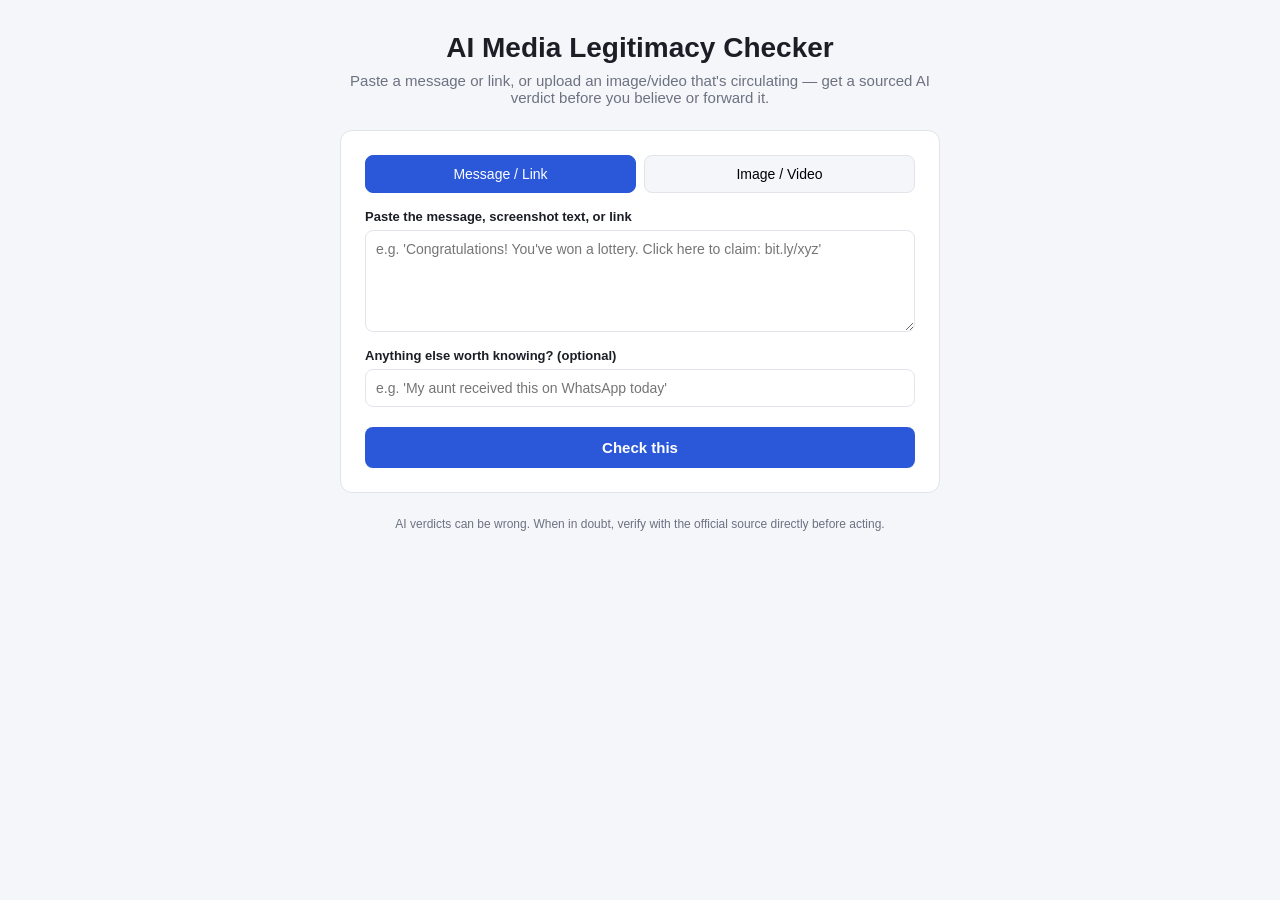
==== frontend/index.html @ 6f44c7c6 "Initial project setup" ====
<!doctype html>
<html lang="en">
<head>
  <meta charset="utf-8" />
  <meta name="viewport" content="width=device-width, initial-scale=1" />
  <title>AI Media Legitimacy Checker</title>
  <link rel="stylesheet" href="styles.css" />
</head>
<body>
  <main class="page">
    <header class="header">
      <h1>AI Media Legitimacy Checker</h1>
      <p class="subtitle">Paste a message or link, or upload an image/video that's circulating — get a sourced AI verdict before you believe or forward it.</p>
    </header>

    <section class="card">
      <div class="tabs" role="tablist">
        <button class="tab active" data-tab="text" role="tab" aria-selected="true">Message / Link</button>
        <button class="tab" data-tab="file" role="tab" aria-selected="false">Image / Video</button>
      </div>

      <form id="analyze-form">
        <div class="tab-panel" data-panel="text">
          <label for="text-input">Paste the message, screenshot text, or link</label>
          <textarea id="text-input" name="text" rows="5" placeholder="e.g. 'Congratulations! You've won a lottery. Click here to claim: bit.ly/xyz'"></textarea>
        </div>

        <div class="tab-panel hidden" data-panel="file">
          <label for="file-input">Upload an image or video</label>
          <div id="drop-zone" class="drop-zone">
            <input type="file" id="file-input" name="file" accept="image/jpeg,image/png,image/webp,video/mp4,video/quicktime,video/webm" />
            <p id="drop-zone-text">Drag and drop, or click to choose a file (max 20&nbsp;MB)</p>
          </div>
        </div>

        <label for="note-input">Anything else worth knowing? (optional)</label>
        <input type="text" id="note-input" name="note" placeholder="e.g. 'My aunt received this on WhatsApp today'" />

        <button type="submit" id="submit-btn">Check this</button>
      </form>

      <p id="form-error" class="error hidden"></p>
    </section>

    <section id="loading" class="card hidden">
      <div class="spinner" aria-hidden="true"></div>
      <p>Researching this against the web — this can take up to a minute…</p>
    </section>

    <section id="result" class="card hidden">
      <div id="verdict-badge" class="badge"></div>
      <p id="verdict-summary"></p>

      <div id="red-flags-wrap" class="hidden">
        <h3>Red flags found</h3>
        <ul id="red-flags-list"></ul>
      </div>

      <div id="sources-wrap" class="hidden">
        <h3>Sources used</h3>
        <ul id="sources-list"></ul>
      </div>

      <div id="image-wrap" class="hidden">
        <h3>Shareable warning image</h3>
        <img id="warning-image" alt="AI-generated scam warning graphic" />
        <a id="download-link" download="scam-warning.png">Download to forward</a>
      </div>

      <button id="reset-btn" type="button">Check something else</button>
    </section>

    <footer class="footer">
      <p>AI verdicts can be wrong. When in doubt, verify with the official source directly before acting.</p>
    </footer>
  </main>

  <script src="app.js"></script>
</body>
</html>
---- frontend/styles.css ----
:root {
  --color-bg: #f5f6fa;
  --color-card: #ffffff;
  --color-text: #1c1e26;
  --color-muted: #6b7280;
  --color-primary: #2b57d9;
  --color-danger: #c0392b;
  --color-warning: #d97706;
  --color-safe: #1e8e3e;
  --color-border: #e2e4ea;
  --radius: 12px;
  font-family: -apple-system, BlinkMacSystemFont, "Segoe UI", Roboto, Helvetica, Arial, sans-serif;
}

* {
  box-sizing: border-box;
}

body {
  margin: 0;
  background: var(--color-bg);
  color: var(--color-text);
}

.page {
  max-width: 640px;
  margin: 0 auto;
  padding: 32px 20px 64px;
}

.header {
  text-align: center;
  margin-bottom: 24px;
}

.header h1 {
  margin: 0 0 8px;
  font-size: 28px;
}

.subtitle {
  color: var(--color-muted);
  margin: 0;
  font-size: 15px;
}

.card {
  background: var(--color-card);
  border-radius: var(--radius);
  border: 1px solid var(--color-border);
  padding: 24px;
  margin-bottom: 20px;
}

.tabs {
  display: flex;
  gap: 8px;
  margin-bottom: 16px;
}

.tab {
  flex: 1;
  padding: 10px;
  border: 1px solid var(--color-border);
  background: var(--color-bg);
  border-radius: 8px;
  cursor: pointer;
  font-size: 14px;
}

.tab.active {
  background: var(--color-primary);
  color: white;
  border-color: var(--color-primary);
}

.tab-panel.hidden,
.hidden {
  display: none !important;
}

label {
  display: block;
  font-size: 13px;
  font-weight: 600;
  margin: 12px 0 6px;
}

textarea,
input[type="text"] {
  width: 100%;
  padding: 10px;
  border: 1px solid var(--color-border);
  border-radius: 8px;
  font-size: 14px;
  font-family: inherit;
  resize: vertical;
}

.drop-zone {
  border: 2px dashed var(--color-border);
  border-radius: 8px;
  padding: 24px;
  text-align: center;
  cursor: pointer;
  position: relative;
}

.drop-zone.drag-over {
  border-color: var(--color-primary);
  background: #eef2ff;
}

.drop-zone input[type="file"] {
  position: absolute;
  inset: 0;
  opacity: 0;
  cursor: pointer;
}

#drop-zone-text {
  margin: 0;
  color: var(--color-muted);
  font-size: 14px;
}

button[type="submit"],
#reset-btn {
  margin-top: 20px;
  width: 100%;
  padding: 12px;
  border: none;
  border-radius: 8px;
  background: var(--color-primary);
  color: white;
  font-size: 15px;
  font-weight: 600;
  cursor: pointer;
}

button[type="submit"]:disabled {
  opacity: 0.6;
  cursor: not-allowed;
}

.error {
  color: var(--color-danger);
  font-size: 14px;
  margin-top: 12px;
}

.spinner {
  width: 32px;
  height: 32px;
  border: 3px solid var(--color-border);
  border-top-color: var(--color-primary);
  border-radius: 50%;
  margin: 0 auto 16px;
  animation: spin 0.8s linear infinite;
}

@keyframes spin {
  to {
    transform: rotate(360deg);
  }
}

#loading p {
  text-align: center;
  color: var(--color-muted);
}

.badge {
  display: inline-block;
  padding: 6px 14px;
  border-radius: 999px;
  font-weight: 700;
  font-size: 14px;
  margin-bottom: 12px;
  color: white;
}

.badge.legitimate {
  background: var(--color-safe);
}

.badge.likely_fake {
  background: var(--color-warning);
}

.badge.scam {
  background: var(--color-danger);
}

.badge.uncertain {
  background: var(--color-muted);
}

#verdict-summary {
  font-size: 15px;
  line-height: 1.5;
}

#red-flags-list,
#sources-list {
  padding-left: 20px;
  font-size: 14px;
}

#sources-list a {
  color: var(--color-primary);
}

#warning-image {
  max-width: 100%;
  border-radius: 8px;
  border: 1px solid var(--color-border);
  margin-bottom: 12px;
}

#download-link {
  display: inline-block;
  padding: 10px 16px;
  background: var(--color-text);
  color: white;
  border-radius: 8px;
  text-decoration: none;
  font-size: 14px;
}

.footer {
  text-align: center;
  color: var(--color-muted);
  font-size: 12px;
  margin-top: 24px;
}
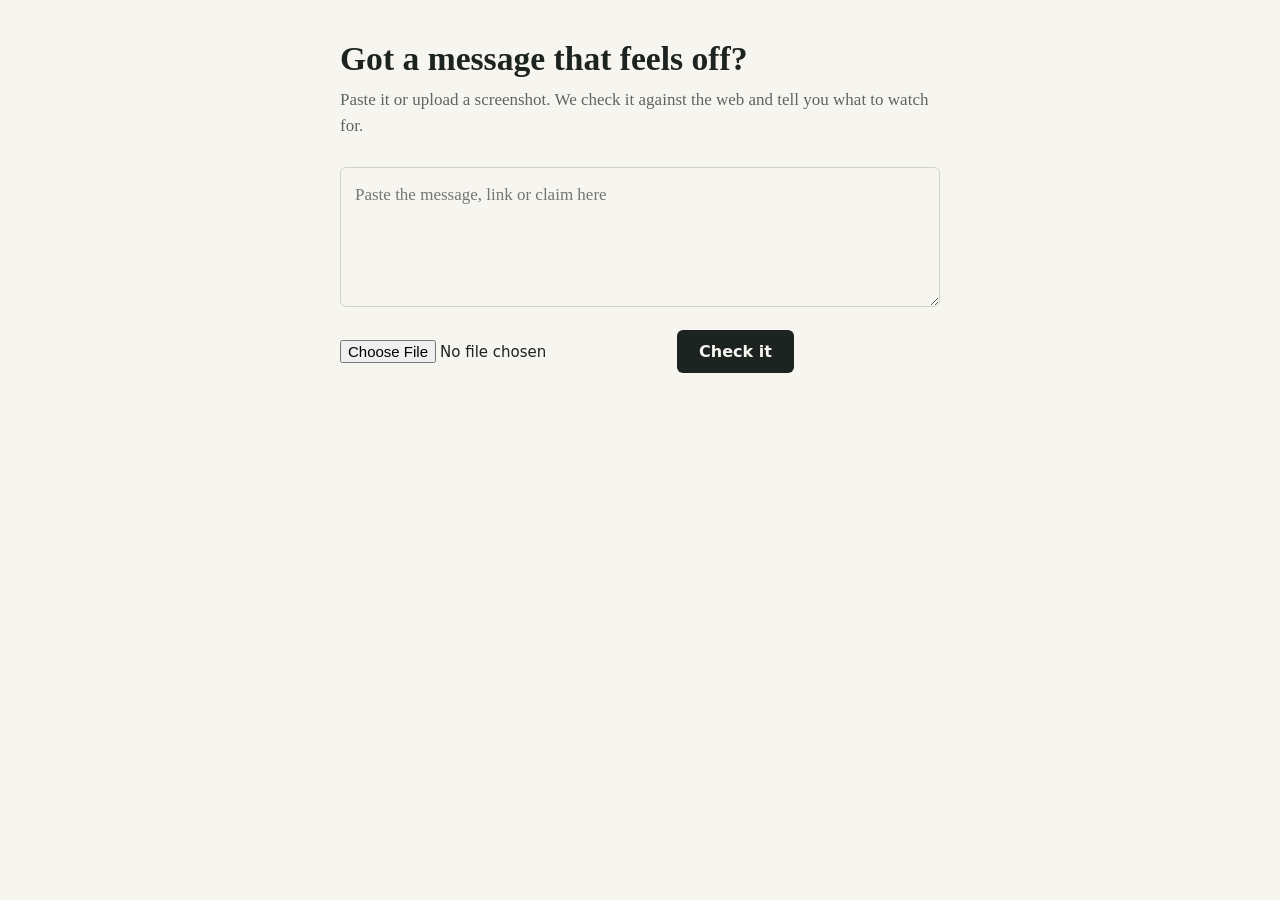
==== commit 2b1387bb: "Add video support, async posters, follow-up questions, verified sources, Render config" ====
--- a/frontend/index.html
+++ b/frontend/index.html
@@ -1,80 +1,65 @@
 <!doctype html>
-<html lang="en">
-<head>
-  <meta charset="utf-8" />
-  <meta name="viewport" content="width=device-width, initial-scale=1" />
-  <title>AI Media Legitimacy Checker</title>
-  <link rel="stylesheet" href="styles.css" />
-</head>
-<body>
-  <main class="page">
-    <header class="header">
-      <h1>AI Media Legitimacy Checker</h1>
-      <p class="subtitle">Paste a message or link, or upload an image/video that's circulating — get a sourced AI verdict before you believe or forward it.</p>
-    </header>
-
-    <section class="card">
-      <div class="tabs" role="tablist">
-        <button class="tab active" data-tab="text" role="tab" aria-selected="true">Message / Link</button>
-        <button class="tab" data-tab="file" role="tab" aria-selected="false">Image / Video</button>
-      </div>
-
-      <form id="analyze-form">
-        <div class="tab-panel" data-panel="text">
-          <label for="text-input">Paste the message, screenshot text, or link</label>
-          <textarea id="text-input" name="text" rows="5" placeholder="e.g. 'Congratulations! You've won a lottery. Click here to claim: bit.ly/xyz'"></textarea>
-        </div>
-
-        <div class="tab-panel hidden" data-panel="file">
-          <label for="file-input">Upload an image or video</label>
-          <div id="drop-zone" class="drop-zone">
-            <input type="file" id="file-input" name="file" accept="image/jpeg,image/png,image/webp,video/mp4,video/quicktime,video/webm" />
-            <p id="drop-zone-text">Drag and drop, or click to choose a file (max 20&nbsp;MB)</p>
-          </div>
-        </div>
-
-        <label for="note-input">Anything else worth knowing? (optional)</label>
-        <input type="text" id="note-input" name="note" placeholder="e.g. 'My aunt received this on WhatsApp today'" />
-
-        <button type="submit" id="submit-btn">Check this</button>
-      </form>
-
-      <p id="form-error" class="error hidden"></p>
-    </section>
-
-    <section id="loading" class="card hidden">
-      <div class="spinner" aria-hidden="true"></div>
-      <p>Researching this against the web — this can take up to a minute…</p>
-    </section>
-
-    <section id="result" class="card hidden">
-      <div id="verdict-badge" class="badge"></div>
-      <p id="verdict-summary"></p>
-
-      <div id="red-flags-wrap" class="hidden">
-        <h3>Red flags found</h3>
-        <ul id="red-flags-list"></ul>
-      </div>
-
-      <div id="sources-wrap" class="hidden">
-        <h3>Sources used</h3>
-        <ul id="sources-list"></ul>
-      </div>
-
-      <div id="image-wrap" class="hidden">
-        <h3>Shareable warning image</h3>
-        <img id="warning-image" alt="AI-generated scam warning graphic" />
-        <a id="download-link" download="scam-warning.png">Download to forward</a>
-      </div>
-
-      <button id="reset-btn" type="button">Check something else</button>
-    </section>
-
-    <footer class="footer">
-      <p>AI verdicts can be wrong. When in doubt, verify with the official source directly before acting.</p>
-    </footer>
-  </main>
-
-  <script src="app.js"></script>
-</body>
-</html>
+<html lang="en"><head><meta charset="utf-8">
+<meta name="viewport" content="width=device-width,initial-scale=1">
+<title>Is this a scam?</title>
+<style>
+:root{--bg:#f7f5ef;--ink:#1d2320;--muted:#5d665f;--line:#cfd3c8;--go:#1f6b46;--warn:#b3261e;--maybe:#8a6100;--btn:#1d2320}
+@media(prefers-color-scheme:dark){:root{--bg:#161a18;--ink:#eceee8;--muted:#a3aba3;--line:#343b37;--go:#5cc08a;--warn:#ff8a80;--maybe:#e6b84f;--btn:#eceee8}}
+*{box-sizing:border-box}
+body{margin:0;background:var(--bg);color:var(--ink);font:17px/1.55 Georgia,"Times New Roman",serif}
+main{max-width:640px;margin:0 auto;padding:40px 20px 80px}
+h1{font-size:2.1rem;line-height:1.15;margin:0 0 8px}
+p.lead{color:var(--muted);margin:0 0 28px}
+textarea{width:100%;min-height:140px;padding:14px;border:1px solid var(--line);border-radius:6px;background:transparent;color:inherit;font:inherit}
+.row{display:flex;gap:12px;align-items:center;flex-wrap:wrap;margin:14px 0}
+input[type=file]{font:15px system-ui,sans-serif;max-width:100%}
+button{font:600 16px system-ui,sans-serif;padding:12px 22px;border:0;border-radius:6px;background:var(--btn);color:var(--bg);cursor:pointer}
+button:disabled{opacity:.5;cursor:wait}
+:focus-visible{outline:3px solid var(--maybe);outline-offset:2px}
+#out{margin-top:36px}
+.verdict{font-size:1.9rem;margin:0}
+.legitimate{color:var(--go)}.scam,.likely_fake{color:var(--warn)}.uncertain{color:var(--maybe)}
+.meta{color:var(--muted);font:14px system-ui,sans-serif}
+h2{font-size:1.1rem;margin:26px 0 6px}
+ul{padding-left:20px;margin:0}
+a{color:inherit}
+img.poster{width:100%;border:1px solid var(--line);border-radius:6px;margin-top:8px}
+.err{color:var(--warn);font:15px system-ui,sans-serif}
+.fb{margin-top:28px;font:15px system-ui,sans-serif}
+.fb button{padding:8px 14px;margin-right:8px;background:transparent;color:var(--ink);border:1px solid var(--line)}
+</style></head><body><main>
+<h1>Got a message that feels off?</h1>
+<p class="lead">Paste it or upload a screenshot. We check it against the web and tell you what to watch for.</p>
+<textarea id="text" aria-label="Message to check" placeholder="Paste the message, link or claim here"></textarea>
+<div class="row"><input id="file" type="file" accept="image/png,image/jpeg,image/webp,application/pdf" aria-label="Screenshot or PDF">
+<button id="go">Check it</button></div>
+<div id="out" aria-live="polite"></div>
+</main>
+<script>
+const $=id=>document.getElementById(id);
+const esc=s=>String(s).replace(/[&<>"']/g,c=>({'&':'&amp;','<':'&lt;','>':'&gt;','"':'&quot;',"'":'&#39;'}[c]));
+const NAMES={legitimate:'Looks legitimate',likely_fake:'Likely fake',scam:'Scam',uncertain:'Not sure'};
+const list=(t,a)=>a&&a.length?`<h2>${t}</h2><ul>${a.map(x=>`<li>${esc(x)}</li>`).join('')}</ul>`:'';
+let last=null;
+$('go').onclick=async()=>{
+  const fd=new FormData(); fd.append('text',$('text').value);
+  if($('file').files[0]) fd.append('file',$('file').files[0]);
+  $('go').disabled=true; $('go').textContent='Checking…'; $('out').innerHTML='';
+  try{
+    const r=await fetch('/api/analyze',{method:'POST',body:fd});
+    if(!r.ok) throw new Error((await r.json().catch(()=>({}))).detail||'Something went wrong.');
+    const {verdict:v,warning_image_url:img}=await r.json(); last=v.label;
+    const src=v.sources.filter(s=>/^https?:\/\//.test(s.url)).map(s=>`<li><a href="${esc(s.url)}" target="_blank" rel="noopener noreferrer">${esc(s.title)}</a>: ${esc(s.note)}</li>`).join('');
+    $('out').innerHTML=`<p class="verdict ${v.label}">${NAMES[v.label]}</p>
+      <p class="meta">Confidence ${Math.round(v.confidence*100)}%</p><p>${esc(v.summary)}</p>
+      ${list('Red flags',v.red_flags)}${list('What it could cost you',v.consequences)}${list('What to do',v.awareness_tips)}
+      ${src?`<h2>Sources</h2><ul>${src}</ul>`:''}
+      ${img?`<h2>Poster to share</h2><a href="${esc(img)}" download><img class="poster" src="${esc(img)}" alt="Awareness poster"></a>`:''}
+      <div class="fb">Was this clear? <button data-h="1">Yes</button><button data-h="0">No</button></div>`;
+    document.querySelectorAll('.fb button').forEach(b=>b.onclick=async()=>{
+      await fetch('/api/feedback',{method:'POST',headers:{'Content-Type':'application/json'},body:JSON.stringify({helpful:b.dataset.h==='1',verdict_label:last})});
+      b.parentElement.textContent='Thanks for the feedback.';});
+  }catch(e){$('out').innerHTML=`<p class="err">${esc(e.message)}</p>`}
+  finally{$('go').disabled=false;$('go').textContent='Check it'}
+};
+</script></body></html>
